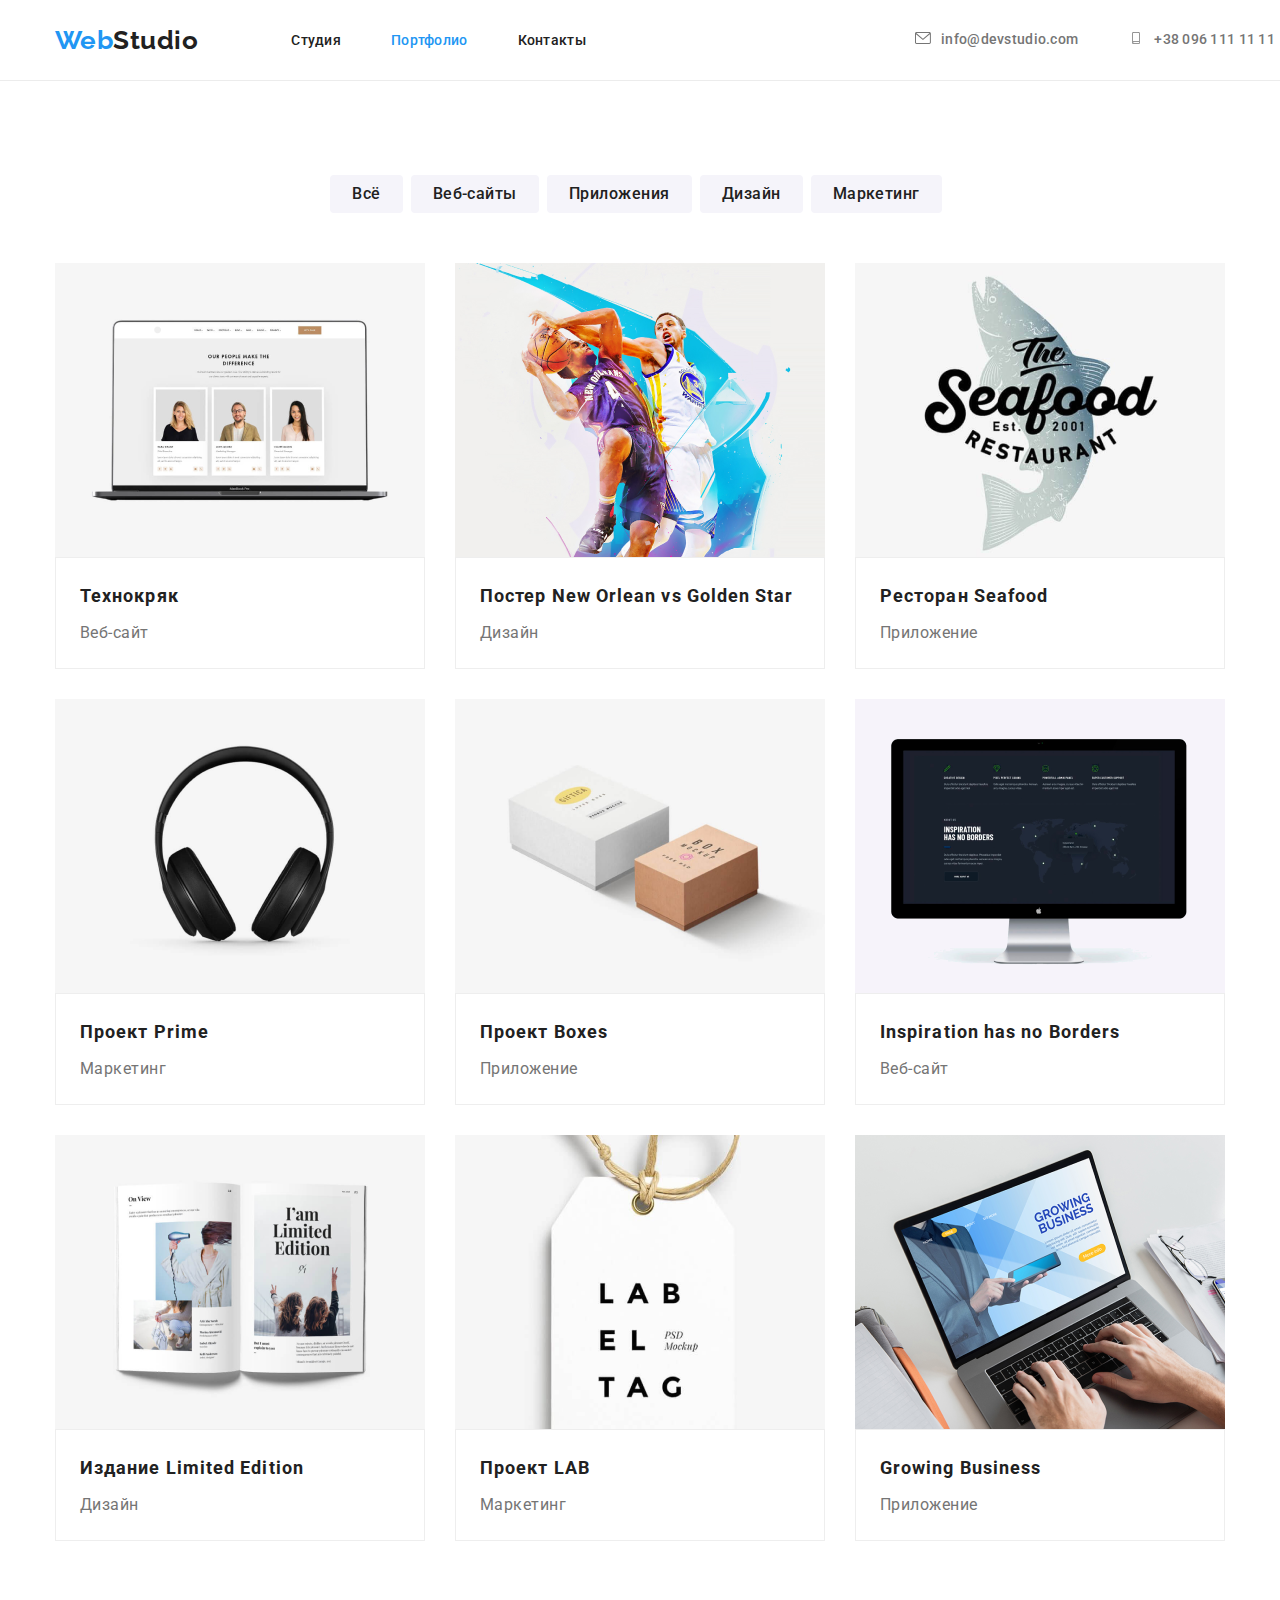
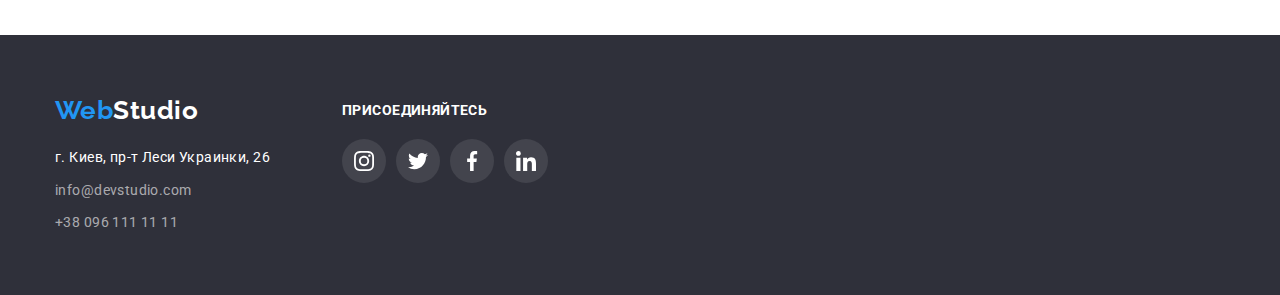
==== portfolio.html @ d0074628 "Все тз для дз 4" ====
<!DOCTYPE html>
<html lang="en">
  <head>
    <meta charset="UTF-8" />
    <meta http-equiv="X-UA-Compatible" content="IE=edge" />
    <meta name="viewport" content="width=device-width, initial-scale=1.0" />
    <title>Document</title>
    <link
      href="https://fonts.googleapis.com/css2?family=Raleway:wght@700&family=Roboto:wght@400;500;700;900&display=swap"
      rel="stylesheet"
    />
    <link
      rel="stylesheet"
      href="https://cdnjs.cloudflare.com/ajax/libs/modern-normalize/1.1.0/modern-normalize.min.css"
    />
    <link rel="stylesheet" href="./css/styles.css" />
  </head>
  <body>
    <header class="header">
      <div class="header-container">
        <a class="header-logo link" href="./index.html"
          ><span class="header-accent">Web</span>Studio</a
        >
        <nav class="nav">
          <ul class="nav-list list">
            <li class="nav-list-item">
              <a class="nav-link link" href="./index.html">Студия</a>
            </li>
            <li class="nav-list-item">
              <a class="nav-link link current" href="./portfolio.html">Портфолио</a>
            </li>
            <li class="nav-list-item">
              <a class="nav-link link" href="">Контакты</a>
            </li>
          </ul>
        </nav>

        <ul class="header-contacts list">
          <li class="contacts-list-item">
            <a
              class="header-contacts-link link"
              href="mailto:info@devstudio.com"
              ><svg class="contacts-list-icon" width="16px" height="12px">
                <use href="./img/icons.svg#icon-envelope"></use>
              </svg>info@devstudio.com</a
            >
          </li>
          <li class="contacts-list-link">
            <a class="header-contacts-link link" href="tel:+380961111111"
              ><svg class="contacts-list-icon" width="16px" height="12px">
                <use href="./img/icons.svg#icon-smartphone"></use>
              </svg>+38 096 111 11 11</a
            >
          </li>
        </ul>
      </div>
    </header>

    <main>
      <section class="main section">
        <div class="container">
          <h1 class="main-hidden-title">Filter</h1>
          <ul class="main-list-filter list">
            <li class="main-list-item">
              <button class="main-button" type="button">Всё</button>
            </li>
            <li class="main-list-item">
              <button class="main-button" type="button">Веб-сайты</button>
            </li>
            <li class="main-list-item">
              <button class="main-button" type="button">Приложения</button>
            </li>
            <li class="main-list-item">
              <button class="main-button" type="button">Дизайн</button>
            </li>
            <li class="main-list-item">
              <button class="main-button" type="button">Маркетинг</button>
            </li>
          </ul>
        <ul class="main-list list">
          <li class="main-link-item">
            <a class="main-link link" href="">
              <img src="./img/1.png" alt="Веб-сайт" />
              <div class="list-item-desc">
              <h2 class="item-title">Технокряк</h2>
              <p class="item-text">Веб-сайт</p>
            </div>
            </a>
          </li>
          <li class="main-link-item">
            <a class="main-link link" href="">
              <img src="./img/2.png" alt="Дизайн" />
              <div class="list-item-desc">
              <h2 class="item-title">Постер New Orlean vs Golden Star</h2>
              <p class="item-text">Дизайн</p>
              </div>
            </a>
          </li>
          <li class="main-link-item">
            <a class="main-link link" href="">
              <img src="./img/3.png" alt="Приложение" />
              <div class="list-item-desc">
              <h2 class="item-title">Ресторан Seafood</h2>
              <p class="item-text">Приложение</p>
              </div>
            </a>
          </li>
          <li class="main-link-item">
            <a class="main-link link" href="">
              <img src="./img/4.png" alt="Маркетинг" />
              <div class="list-item-desc">
              <h2 class="item-title">Проект Prime</h2>
              <p class="item-text">Маркетинг</p>
              </div>
            </a>
          </li>
          <li class="main-link-item">
            <a class="main-link link" href="">
              <img src="./img/5.png" alt="Приложение" />
              <div class="list-item-desc">
              <h2 class="item-title">Проект Boxes</h2>
              <p class="item-text">Приложение</p>
              </div>
            </a>
          </li>
          <li class="main-link-item">
            <a class="main-link link" href="">
              <img src="./img/6.png" alt="Веб-сайт" />
              <div class="list-item-desc">
              <h2 class="item-title">Inspiration has no Borders</h2>
              <p class="item-text">Веб-сайт</p>
              </div>
            </a>
          </li>
          <li class="main-link-item">
            <a class="main-link link" href="">
              <img src="./img/7.png" alt="Дизайн" />
              <div class="list-item-desc">
              <h2 class="item-title">Издание Limited Edition</h2>
              <p class="item-text">Дизайн</p>
              </div>
            </a>
          </li>
          <li class="main-link-item">
            <a class="main-link link" href="">
              <img src="./img/8.png" alt="Маркетинг" />
              <div class="list-item-desc">
              <h2 class="item-title">Проект LAB</h2>
              <p class="item-text">Маркетинг</p>
              </div>
            </a>
          </li>
          <li class="main-link-item">
            <a class="main-link link" href="">
              <img src="./img/9.png" alt="Приложение" />
              <div class="list-item-desc">
              <h2 class="item-title">Growing Business</h2>
              <p class="item-text">Приложение</p>
              </div>
            </a>
          </li>
        </ul>
        </div>
      </section>
    </main>

    <footer class="footer-bg">
      <div class="container footer-flex">
        <div class="footer-left">
          <a class="footer-logo link" href="./index.html"
            ><span class="footer-accent">Web</span>Studio</a
          >
          <ul class="footer-list list">
            <li class="footer-list-item">
              <address class="address">г. Киев, пр-т Леси Украинки, 26</address>
            </li>
            <li class="footer-list-item">
              <a class="footer-contacts link" href="mailto:info@devstudio.com"
                >info@devstudio.com</a
              >
            </li>
            <li class="footer-list-item">
              <a class="footer-contacts link" href="tel:+380961111111"
                >+38 096 111 11 11</a
              >
            </li>
          </ul>
        </div>
        <div class="footer-right">
          <h4 class="footer-join-title">Присоединяйтесь</h4>
          <ul class="team-social-footer list">
            <li class="team-item-footer">
              <a
                href=""
                class="team-link-footer"
                aria-label="instagram"
                target="_blank"
                rel="noopener noreferrer"
              >
                <svg class="team-icon-footer" width="20px" height="20px">
                  <use href="./img/icons.svg#icon-instagram"></use>
                </svg>
              </a>
            </li>
            <li class="team-item-footer">
              <a
                href=""
                class="team-link-footer"
                aria-label="twitter"
                target="_blank"
                rel="noopener noreferrer"
              >
                <svg class="team-icon-footer" width="20px" height="20px">
                  <use href="./img/icons.svg#icon-twitter"></use>
                </svg>
              </a>
            </li>
            <li class="team-item-footer">
              <a
                href=""
                class="team-link-footer"
                aria-label="facebook"
                target="_blank"
                rel="noopener noreferrer"
              >
                <svg class="team-icon" width="20px" height="20px">
                  <use href="./img/icons.svg#icon-facebook"></use>
                </svg>
              </a>
            </li>
            <li class="team-item-footer">
              <a
                href=""
                class="team-link-footer"
                aria-label="linkedin"
                target="_blank"
                rel="noopener noreferrer"
              >
                <svg class="team-icon-footer" width="20px" height="20px">
                  <use href="./img/icons.svg#icon-linkedin"></use>
                </svg>
              </a>
            </li>
          </ul>
        </div>
      </div>
    </footer>
  </body>
</html>
---- css/styles.css ----
:root {
  --primary-text-color: #212121;
  --secondary-text-color: #757575;
  --primary-font-color: #ffffff;
  --accent-color: #2196f3;
  --filter-button-color: #f5f4fa;
  --footer-font-color: #2f303a;
}

/*------------------------GENERAL-----------------------*/

body {
  font-family: "roboto", sans-serif;
  letter-spacing: 0.03em;
  background-color: var(--primary-font-color);
}

.list {
  list-style: none;
}

.link {
  text-decoration: none;
}

.header-accent {
  color: var(--accent-color);
}
.footer-accent {
  color: var(--accent-color);
}

h1,
h2,
h3,
h4,
h5,
h6,
p {
  margin: 0;
}

ul {
  margin: 0;
  padding: 0;
}

button {
  cursor: pointer;
}

img {
  display: block;
}

/*------------------------CONTAINER-----------------------*/

.container {
  margin: 0 auto;
  width: 1200px;
  padding: 0 15px;
}

.section {
  padding-top: 94px;
  padding-bottom: 94px;
}

/*------------------------HEADER-----------------------*/

.header-container {
  display: flex;
  align-items: center;
  height: 80px;
  margin: 0 auto;
  width: 1200px;
  padding: 0 15px;
}

.header {
  border-bottom: 1px solid #ececec;
}

.header-logo {
  font-family: Raleway;
  font-weight: 700;
  font-size: 26px;
  line-height: 1.19;
  color: var(--primary-text-color);
  text-decoration: none;
  margin-right: 93px;
}

.head {
  color: var(--primary-text-color);
}

.nav-list {
  display: flex;
  align-items: center;
  margin-right: -50px;
}

.nav-list a {
  color: var(--primary-text-color);
  font-weight: 500;
  font-size: 14px;
  line-height: 1.14;
  letter-spacing: 0.02em;
  padding: 10px 0 10px 0;
  margin-left: auto;
}

.nav-list-item {
  margin-right: 50px;
}

a.current {
  color: var(--accent-color);
}

.nav-link:hover,
.nav-link:focus {
  color: var(--accent-color);
}

.header-contacts a:hover,
.header-contacts a:focus {
  color: var(--accent-color);
}

.header-contacts {
  display: flex;
  justify-content: left;
  align-items: center;
  margin-left: auto;
  margin-right: -50px;
}

.contacts-list-item {
  margin-right: 50px;
  display: flex;
  justify-content: center;
  align-items: center;
}

.header-contacts-link {
  display: block;
  font-weight: 500;
  font-size: 14px;
  line-height: 1.14;
  letter-spacing: 0.02em;
  padding: 10px 0 10px 0;

  color: var(--secondary-text-color);
}

.contacts-list-icon {
  fill: currentColor;
  margin-right: 10px;
}

.header-contacts-link:hover,
.header-contacts-link:focus {
  color: var(--accent-color);
}

/*------------------------BANER-----------------------*/
.banner-bg {
  background-color: var(--footer-font-color);
  display: flex;
  flex-direction: column;
  justify-content: center;
  align-items: center;
  padding: 200px 0;
  margin-left: auto;
  margin-right: auto;
  background-repeat: no-repeat;
  max-width: 1600px;
  height: 600px;
  background-image: linear-gradient(
      to right,
      rgba(47, 48, 58, 0.4),
      rgba(47, 48, 58, 0.4)
    ),
    url(../img/banner.jpg);
}

.banner-title {
  font-weight: 900;
  font-size: 44px;
  line-height: 1.36;

  text-align: center;
  max-width: 696px;

  letter-spacing: 0.06em;
  text-transform: uppercase;

  color: var(--primary-font-color);
  margin: 0 auto;
  margin-bottom: 30px;
}

.banner-button {
  font-family: "Roboto";
  font-weight: 700;
  font-size: 16px;
  line-height: 1.87;

  border: none;
  display: flex;
  letter-spacing: 0.06em;
  border-radius: 4px;
  padding: 11px 32px 11px 32px;

  color: var(--primary-font-color);
  background-color: var(--accent-color);
  cursor: pointer;
  margin: 0 auto;
}

/*------------------------FEATURES-----------------------*/

.features {
  padding-bottom: 0;
}

.features-title {
  font-weight: 700;
  font-size: 14px;
  line-height: 1.14;
  letter-spacing: 0.03em;
  text-transform: uppercase;

  color: var(--primary-text-color);
  margin-bottom: 10px;
}

.features-text {
  font-size: 14px;
  line-height: 1.71;

  letter-spacing: 0.03em;

  color: var(--secondary-text-color);
}

.features-list {
  display: flex;
  margin-right: -30px;
}

.features-list-item {
  display: block;
  width: 270px;
  margin-right: 30px;
}

.features-list-item::before {
  margin-bottom: 30px;
  border-radius: 4px;
  display: block;
  content: "";
  height: 120px;
  background-color: #f5f4fa;
  background-position: center;
  background-repeat: no-repeat;
}

.satellite-icon::before {
  background-image: url(../img/antenna\ 1.svg);
}

.timer-icon::before {
  background-image: url(../img/clock\ 1.svg);
}

.computer-icon::before {
  background-image: url(../img/diagram\ 1.svg);
}

.astronaut-icon::before {
  background-image: url(../img/astronaut\ 1.svg);
}

/*------------------------TASK-----------------------*/

.task-title {
  margin-bottom: 50px;
  font-weight: 700;
  font-size: 36px;
  line-height: 1.17;
  text-align: center;
  letter-spacing: 0.03em;

  color: var(--primary-text-color);
}

.task-list {
  display: flex;
  margin-right: -30px;
}

.task-list-item {
  display: block;
  margin-right: 30px;
}

/*------------------------TEAM-----------------------*/

.team {
  background-color: #f5f4fa;
}

.team-list {
  display: flex;
  margin: 0 auto;
  margin-right: -30px;
}

.team-list-item {
  display: block;
  background-color: var(--primary-font-color);

  box-shadow: 0px 1px 3px rgba(0, 0, 0, 0.12), 0px 1px 1px rgba(0, 0, 0, 0.14),
    0px 2px 1px rgba(0, 0, 0, 0.2);
  border-radius: 0px 0px 4px 4px;
  margin-right: 30px;
}

.team-title {
  margin-bottom: 50px;
  font-weight: 700;
  font-size: 36px;
  line-height: 1.17;
  text-align: center;
  letter-spacing: 0.03em;

  color: #212121;
}

.team-description {
  padding-top: 30px;
  padding-bottom: 30px;
}

.team-name {
  font-weight: 500;
  font-size: 16px;
  line-height: 1.19;

  letter-spacing: 0.03em;

  color: var(--primary-text-color);
  text-align: center;
  margin-bottom: 10px;
}

.team-text {
  margin-bottom: 16px;

  font-size: 16px;
  line-height: 1.19;

  letter-spacing: 0.03em;

  color: var(--secondary-text-color);
  text-align: center;
}

.team-social {
  margin-right: -10px;
  display: flex;
  padding-left: 32px;
  padding-right: 32px;
}

.team-item {
  margin-right: 10px;
}

.team-link {
  display: flex;
  width: 44px;
  height: 44px;
  background-color: var(--primary-font-color);
  border-radius: 50%;
  justify-content: center;
  align-items: center;
  color: #afb1b8;
}

.team-icon {
  fill: currentColor;
}

.team-link:focus,
.team-link:hover {
  background-color: var(--accent-color);
  color: var(--primary-font-color);
}

/*------------------------CLIENTS-----------------------*/

.clients-title {
  margin-bottom: 50px;

  font-weight: 700;
  font-size: 36px;
  line-height: 1.67;
  text-align: center;
  letter-spacing: 0.03em;
}

.clients-list {
  display: flex;
  margin-right: -30px;
}

.clients-item {
  margin-right: 30px;

  width: 170px;
  height: 92px;
  border: 1px solid #afb1b8;
  border-radius: 4px;

  display: flex;
  justify-content: center;
  align-items: center;
}

.clients-link {
  color: #afb1b8;
  padding: 14px 32px;
}

.clients-item:focus,
.clients-item:hover {
  border-color: var(--accent-color);
}

.clients-logo {
  fill: currentColor;
}

.clients-link:hover,
.clients-link:focus {
  color: var(--accent-color);
}

/*------------------------FOOTER-----------------------*/

.footer-bg {
  background-color: var(--footer-font-color);
  margin: 0 auto;
  padding-top: 60px;
  padding-bottom: 60px;
}

.footer-flex {
  display: flex;
}

.footer-right {
  padding-left: 72px;
  padding-top: 8px;
}

.footer-logo {
  display: block;
  font-family: "Raleway", sans-serif;
  font-weight: 700;
  font-size: 26px;
  line-height: 1.19;
  text-decoration: none;
  color: var(--primary-font-color);
}

.footer-list {
  padding-top: 20px;
}

.footer-list-item:not(:last-child) {
  margin-bottom: 9px;
}

.address {
  font-size: 14px;
  line-height: 1.71;
  font-style: normal;

  letter-spacing: 0.03em;

  color: var(--primary-font-color);
}

.footer-contacts {
  font-size: 14px;
  line-height: 1.71;

  letter-spacing: 0.03em;

  color: rgba(255, 255, 255, 0.6);
}

.footer-join-title {
  margin-bottom: 20px;
  font-weight: bold;
  font-size: 14px;
  line-height: 1.14;
  letter-spacing: 0.03em;
  text-transform: uppercase;
  color: var(--primary-font-color);
}

.team-social-footer {
  display: flex;
  margin-right: -10px;
}

.team-item-footer {
  margin-right: 10px;
}

.team-link-footer {
  height: 44px;
  width: 44px;
  background-color: #43444d;
  display: flex;
  border-radius: 50%;
  justify-content: center;
  align-items: center;
  color: var(--primary-font-color);
}

.team-link-footer:hover,
.team-link-footer:focus {
  background-color: var(--accent-color);
  color: var(--primary-font-color);
}

.team-icon-footer {
  fill: currentColor;
}

/*------------------------PORTFOLIO.HTML-----------------------*/
/*------------------------FILTER-----------------------*/

.main-hidden-title {
  position: absolute;
  width: 1px;
  height: 1px;
  margin: -1px;
  padding: 0;
  overflow: hidden;
  border: 0;
  clip: rect(0 0 0 0);
}

.main-filter {
  display: block;
}

.main-list-filter {
  display: flex;
  padding-bottom: 50px;
  justify-content: center;
}

.main-list-item {
  margin-right: 8px;
}

.main-button {
  font-weight: 500;
  font-size: 16px;
  line-height: 1.62;

  text-align: center;
  letter-spacing: 0.03em;

  color: var(--primary-text-color);
  background-color: var(--filter-button-color);
  border-radius: 4px;
  border: none;
  padding: 6px 22px;
}

.main-button:focus,
.main-button:hover {
  color: var(--filter-button-color);
  background-color: var(--accent-color);
}

.main-list {
  flex-wrap: wrap;
  display: flex;
  margin-right: -30px;
  margin-bottom: -30px;
}

.main-link-item {
  margin-right: 30px;
  margin-bottom: 30px;
}

.main-link-item:focus,
.main-link-item:hover {
  box-shadow: 0px 1px 1px rgba(0, 0, 0, 0.12), 0px 4px 4px rgba(0, 0, 0, 0.06),
    1px 4px 6px rgba(0, 0, 0, 0.16);
}

.list-item-desc {
  padding: 20px 24px;
  border: 1px solid #eeeeee;
}

.main-list .item-title {
  font-weight: 700;
  font-size: 18px;
  line-height: 2;

  letter-spacing: 0.06em;

  color: var(--primary-text-color);
  padding-bottom: 4px;
}

.item-text {
  font-size: 16px;
  line-height: 1.87;

  letter-spacing: 0.03em;

  color: var(--secondary-text-color);
}
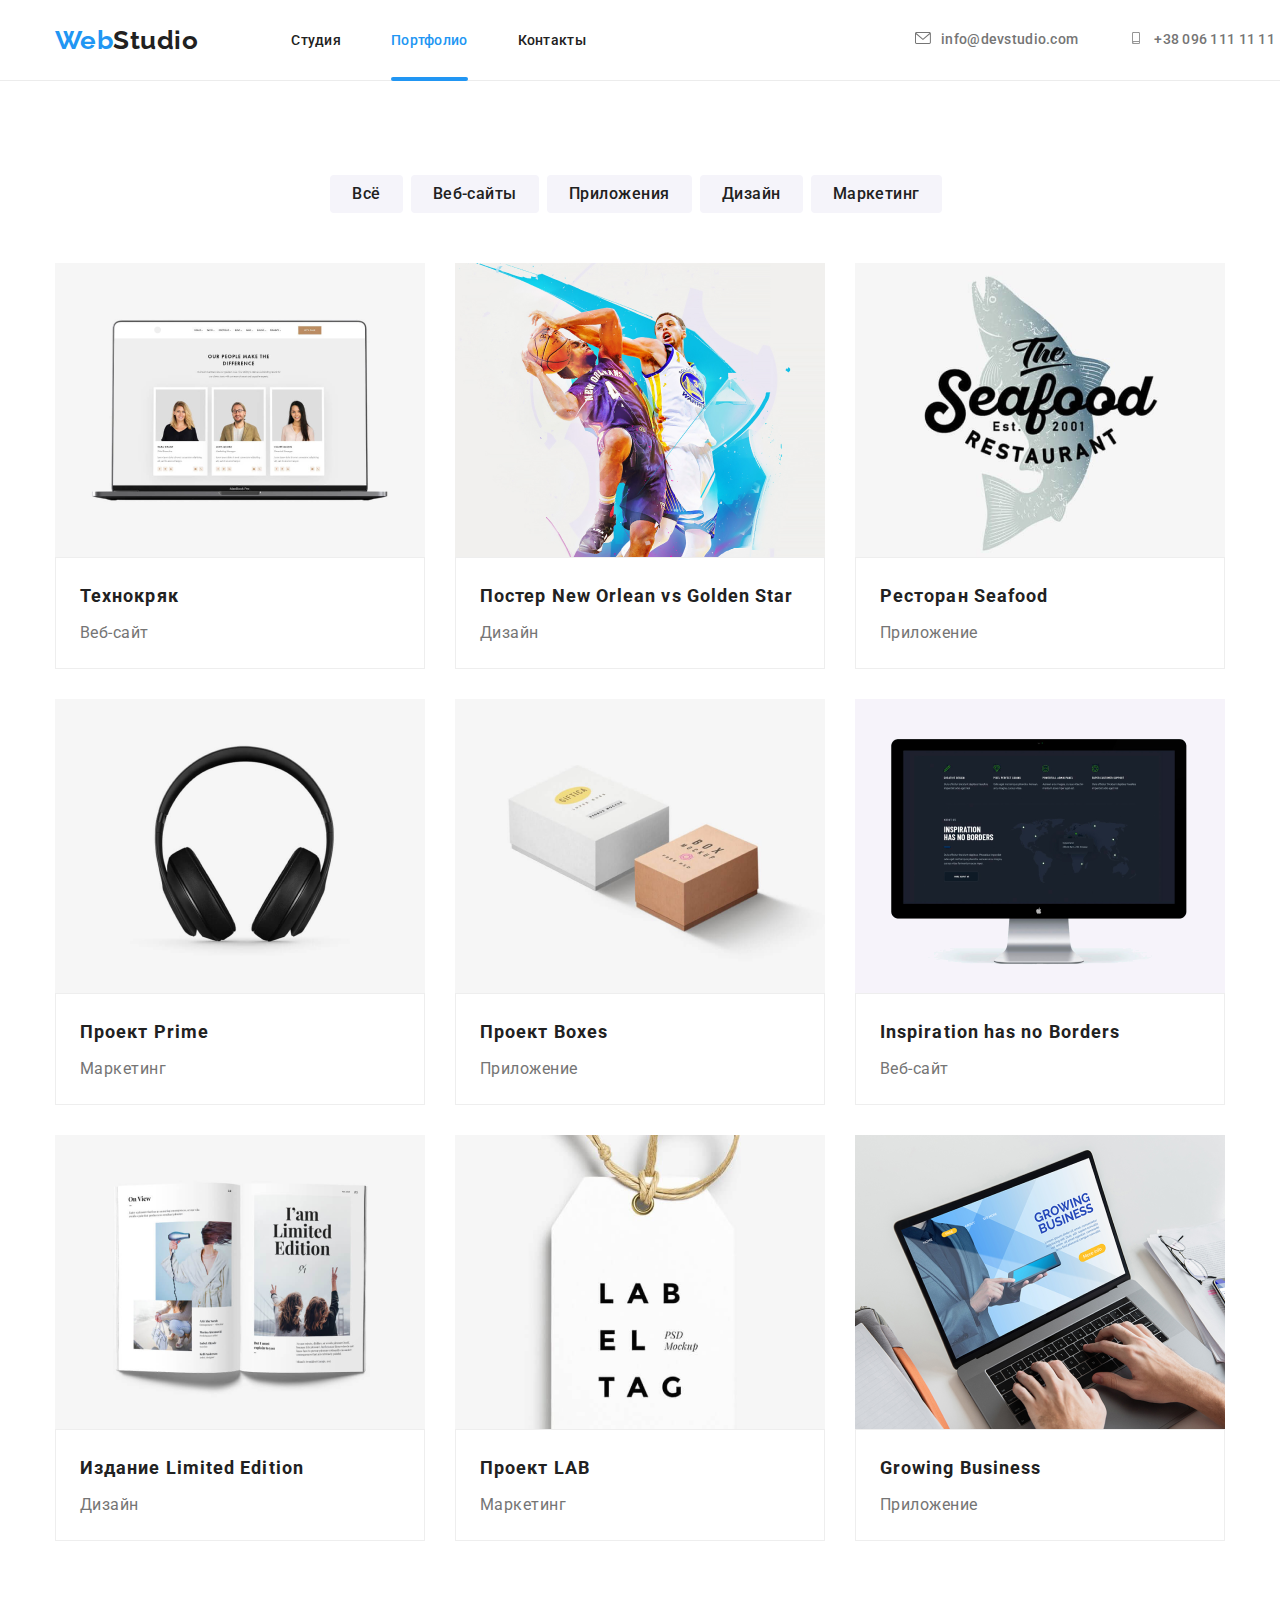
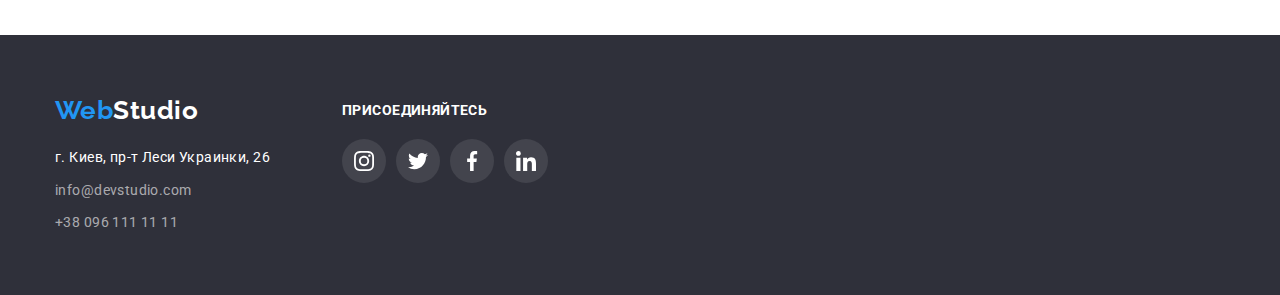
==== commit 46781735: "дз5 не в тот репозиторий" ====
--- a/portfolio.html
+++ b/portfolio.html
@@ -27,7 +27,9 @@
               <a class="nav-link link" href="./index.html">Студия</a>
             </li>
             <li class="nav-list-item">
-              <a class="nav-link link current" href="./portfolio.html">Портфолио</a>
+              <a class="nav-link link current" href="./portfolio.html"
+                >Портфолио</a
+              >
             </li>
             <li class="nav-list-item">
               <a class="nav-link link" href="">Контакты</a>
@@ -41,15 +43,13 @@
               class="header-contacts-link link"
               href="mailto:info@devstudio.com"
               ><svg class="contacts-list-icon" width="16px" height="12px">
-                <use href="./img/icons.svg#icon-envelope"></use>
-              </svg>info@devstudio.com</a
+                <use href="./img/icons.svg#icon-envelope"></use></svg>info@devstudio.com</a
             >
           </li>
           <li class="contacts-list-link">
             <a class="header-contacts-link link" href="tel:+380961111111"
               ><svg class="contacts-list-icon" width="16px" height="12px">
-                <use href="./img/icons.svg#icon-smartphone"></use>
-              </svg>+38 096 111 11 11</a
+                <use href="./img/icons.svg#icon-smartphone"></use></svg>+38 096 111 11 11</a
             >
           </li>
         </ul>
@@ -77,89 +77,134 @@
               <button class="main-button" type="button">Маркетинг</button>
             </li>
           </ul>
-        <ul class="main-list list">
-          <li class="main-link-item">
-            <a class="main-link link" href="">
-              <img src="./img/1.png" alt="Веб-сайт" />
-              <div class="list-item-desc">
-              <h2 class="item-title">Технокряк</h2>
-              <p class="item-text">Веб-сайт</p>
-            </div>
-            </a>
-          </li>
-          <li class="main-link-item">
-            <a class="main-link link" href="">
-              <img src="./img/2.png" alt="Дизайн" />
-              <div class="list-item-desc">
-              <h2 class="item-title">Постер New Orlean vs Golden Star</h2>
-              <p class="item-text">Дизайн</p>
-              </div>
-            </a>
-          </li>
-          <li class="main-link-item">
-            <a class="main-link link" href="">
-              <img src="./img/3.png" alt="Приложение" />
-              <div class="list-item-desc">
-              <h2 class="item-title">Ресторан Seafood</h2>
-              <p class="item-text">Приложение</p>
-              </div>
-            </a>
-          </li>
-          <li class="main-link-item">
-            <a class="main-link link" href="">
-              <img src="./img/4.png" alt="Маркетинг" />
-              <div class="list-item-desc">
-              <h2 class="item-title">Проект Prime</h2>
-              <p class="item-text">Маркетинг</p>
-              </div>
-            </a>
-          </li>
-          <li class="main-link-item">
-            <a class="main-link link" href="">
-              <img src="./img/5.png" alt="Приложение" />
-              <div class="list-item-desc">
-              <h2 class="item-title">Проект Boxes</h2>
-              <p class="item-text">Приложение</p>
-              </div>
-            </a>
-          </li>
-          <li class="main-link-item">
-            <a class="main-link link" href="">
-              <img src="./img/6.png" alt="Веб-сайт" />
-              <div class="list-item-desc">
-              <h2 class="item-title">Inspiration has no Borders</h2>
-              <p class="item-text">Веб-сайт</p>
-              </div>
-            </a>
-          </li>
-          <li class="main-link-item">
-            <a class="main-link link" href="">
-              <img src="./img/7.png" alt="Дизайн" />
-              <div class="list-item-desc">
-              <h2 class="item-title">Издание Limited Edition</h2>
-              <p class="item-text">Дизайн</p>
-              </div>
-            </a>
-          </li>
-          <li class="main-link-item">
-            <a class="main-link link" href="">
-              <img src="./img/8.png" alt="Маркетинг" />
-              <div class="list-item-desc">
-              <h2 class="item-title">Проект LAB</h2>
-              <p class="item-text">Маркетинг</p>
-              </div>
-            </a>
-          </li>
-          <li class="main-link-item">
-            <a class="main-link link" href="">
-              <img src="./img/9.png" alt="Приложение" />
-              <div class="list-item-desc">
-              <h2 class="item-title">Growing Business</h2>
-              <p class="item-text">Приложение</p>
-              </div>
-            </a>
-          </li>
-        </ul>
+          <ul class="main-list list">
+            <li class="main-link-item">
+              <a class="main-list-link link" href="">
+                <img src="./img/1.png" alt="Веб-сайт" />
+                <div class="main-list-overlay">
+                  <p class="main-list-overlay-text">
+                    Технокряк это современная площадка распространения коронавируса. Компании используют эту платформу для цифрового шпионажа и атак на защищённые сервера конкурентов.
+                  </p>
+                </div>
+                <div class="list-item-desc">
+                  <h2 class="item-title">Технокряк</h2>
+                  <p class="item-text">Веб-сайт</p>
+                </div>
+              </a>
+            </li>
+            <li class="main-link-item">
+              <a class="main-list-link link" href="">
+                <img src="./img/2.png" alt="Дизайн" />
+                <div class="main-list-overlay">
+                  <p class="main-list-overlay-text">
+                    Технокряк это современная площадка распространения коронавируса. Компании используют эту платформу для цифрового шпионажа и атак на защищённые сервера конкурентов.
+                  </p>
+                </div>
+                <div class="list-item-desc">
+                  <h2 class="item-title">Постер New Orlean vs Golden Star</h2>
+                  <p class="item-text">Дизайн</p>
+                </div>
+              </a>
+            </li>
+            <li class="main-link-item">
+              <a class="main-list-link link" href="">
+                <img src="./img/3.png" alt="Приложение" />
+                <div class="main-list-overlay">
+                  <p class="main-list-overlay-text">
+                    Технокряк это современная площадка распространения коронавируса. Компании используют эту платформу для цифрового шпионажа и атак на защищённые сервера конкурентов.
+                  </p>
+                </div>
+                <div class="list-item-desc">
+                  <h2 class="item-title">Ресторан Seafood</h2>
+                  <p class="item-text">Приложение</p>
+                </div>
+              </a>
+            </li>
+            <li class="main-link-item">
+              <a class="main-list-link link" href="">
+                <img src="./img/4.png" alt="Маркетинг" />
+                <div class="main-list-overlay">
+                  <p class="main-list-overlay-text">
+                    Технокряк это современная площадка распространения коронавируса. Компании используют эту платформу для цифрового шпионажа и атак на защищённые сервера конкурентов.
+                  </p>
+                </div>
+                <div class="list-item-desc">
+                  <h2 class="item-title">Проект Prime</h2>
+                  <p class="item-text">Маркетинг</p>
+                </div>
+              </a>
+            </li>
+            <li class="main-link-item">
+              <a class="main-list-link link" href="">
+                <img src="./img/5.png" alt="Приложение" />
+                <div class="main-list-overlay">
+                  <p class="main-list-overlay-text">
+                    Технокряк это современная площадка распространения коронавируса. Компании используют эту платформу для цифрового шпионажа и атак на защищённые сервера конкурентов.
+                  </p>
+                </div>
+                <div class="list-item-desc">
+                  <h2 class="item-title">Проект Boxes</h2>
+                  <p class="item-text">Приложение</p>
+                </div>
+              </a>
+            </li>
+            <li class="main-link-item">
+              <a class="main-list-link link" href="">
+                <img src="./img/6.png" alt="Веб-сайт" />
+                <div class="main-list-overlay">
+                  <p class="main-list-overlay-text">
+                    Технокряк это современная площадка распространения коронавируса. Компании используют эту платформу для цифрового шпионажа и атак на защищённые сервера конкурентов.
+                  </p>
+                </div>
+                <div class="list-item-desc">
+                  <h2 class="item-title">Inspiration has no Borders</h2>
+                  <p class="item-text">Веб-сайт</p>
+                </div>
+              </a>
+            </li>
+            <li class="main-link-item">
+              <a class="main-list-link link" href="">
+                <img src="./img/7.png" alt="Дизайн" />
+                <div class="main-list-overlay">
+                  <p class="main-list-overlay-text">
+                    Технокряк это современная площадка распространения коронавируса. Компании используют эту платформу для цифрового шпионажа и атак на защищённые сервера конкурентов.
+                  </p>
+                </div>
+                <div class="list-item-desc">
+                  <h2 class="item-title">Издание Limited Edition</h2>
+                  <p class="item-text">Дизайн</p>
+                </div>
+              </a>
+            </li>
+            <li class="main-link-item">
+              <a class="main-list-link link" href="">
+                <img src="./img/8.png" alt="Маркетинг" />
+                <div class="main-list-overlay">
+                  <p class="main-list-overlay-text">
+                    Технокряк это современная площадка распространения коронавируса. Компании используют эту платформу для цифрового шпионажа и атак на защищённые сервера конкурентов.
+                  </p>
+                </div>
+                <div class="list-item-desc">
+                  <h2 class="item-title">Проект LAB</h2>
+                  <p class="item-text">Маркетинг</p>
+                </div>
+              </a>
+            </li>
+            <li class="main-link-item">
+              <a class="main-list-link link" href="">
+                <img src="./img/9.png" alt="Приложение" />
+                <div class="main-list-overlay">
+                  <p class="main-list-overlay-text">
+                    Технокряк это современная площадка распространения коронавируса. Компании используют эту платформу для цифрового шпионажа и атак на защищённые сервера конкурентов.
+                  </p>
+                </div>
+                <div class="list-item-desc">
+                  <h2 class="item-title">Growing Business</h2>
+                  <p class="item-text">Приложение</p>
+                </div>
+              </a>
+            </li>
+          </ul>
         </div>
       </section>
     </main>
--- a/css/styles.css
+++ b/css/styles.css
@@ -113,10 +113,22 @@
 
 .nav-list-item {
   margin-right: 50px;
+  position: relative;
 }
 
 a.current {
   color: var(--accent-color);
+}
+
+a.current::after {
+  margin-top: 28px;
+  position: absolute;
+  content: "";
+  display: block;
+  width: 100%;
+  height: 4px;
+  background-color: var(--accent-color);
+  border-radius: 2px;
 }
 
 .nav-link:hover,
@@ -220,6 +232,31 @@
   margin: 0 auto;
 }
 
+.banner-backdrop {
+  position: fixed;
+  top: 0;
+  left: 0;
+  width: 100%;
+  height: 100%;
+  background: rgba(0, 0, 0, 0.2);
+}
+
+.banner-backdrop.is-hidden{
+  opacity: 0;
+  pointer-events: none;
+}
+
+.banner-modal{
+  position: absolute;
+  top: 50%;
+  left: 50%;
+  transform: translate(-50%,-50%);
+
+  min-width: 528px;
+  min-height: 581px;
+  background-color: #ffffff;
+}
+
 /*------------------------FEATURES-----------------------*/
 
 .features {
@@ -303,8 +340,28 @@
 }
 
 .task-list-item {
+  position: relative;
   display: block;
   margin-right: 30px;
+}
+
+.task-list-overlay {
+  padding: 27px 0;
+  position: absolute;
+  bottom: 0;
+  left: 0;
+  width: 100%;
+  height: 70px;
+  background-color: rgba(47, 48, 58, 0.8);
+
+  font-weight: 700;
+  font-size: 14px;
+  line-height: 1.14;
+  text-align: center;
+  letter-spacing: 0.03em;
+  text-transform: uppercase;
+
+  color: #ffffff;
 }
 
 /*------------------------TEAM-----------------------*/
@@ -464,7 +521,7 @@
 }
 
 .footer-right {
-  padding-left: 72px;
+  margin-left: 72px;
   padding-top: 8px;
 }
 
@@ -604,6 +661,8 @@
 .main-link-item {
   margin-right: 30px;
   margin-bottom: 30px;
+  width: 370px;
+  position: relative;
 }
 
 .main-link-item:focus,
@@ -612,6 +671,33 @@
     1px 4px 6px rgba(0, 0, 0, 0.16);
 }
 
+.main-list-overlay {
+  display: flex;
+  position: absolute;
+  top: 0;
+  left: 0;
+  width: 100%;
+  height: 294px;
+  opacity: 0;
+  transition: 250ms ease;
+}
+
+.main-list-overlay-text {
+  padding: 63px 24px;
+  align-self: center;
+  font-size: 18px;
+  line-height: 1.56;
+
+  letter-spacing: 0.03em;
+
+  color: var(--primary-font-color);
+}
+
+.main-list-link:hover .main-list-overlay {
+  opacity: 1;
+  background-color: var(--accent-color);
+}
+
 .list-item-desc {
   padding: 20px 24px;
   border: 1px solid #eeeeee;
